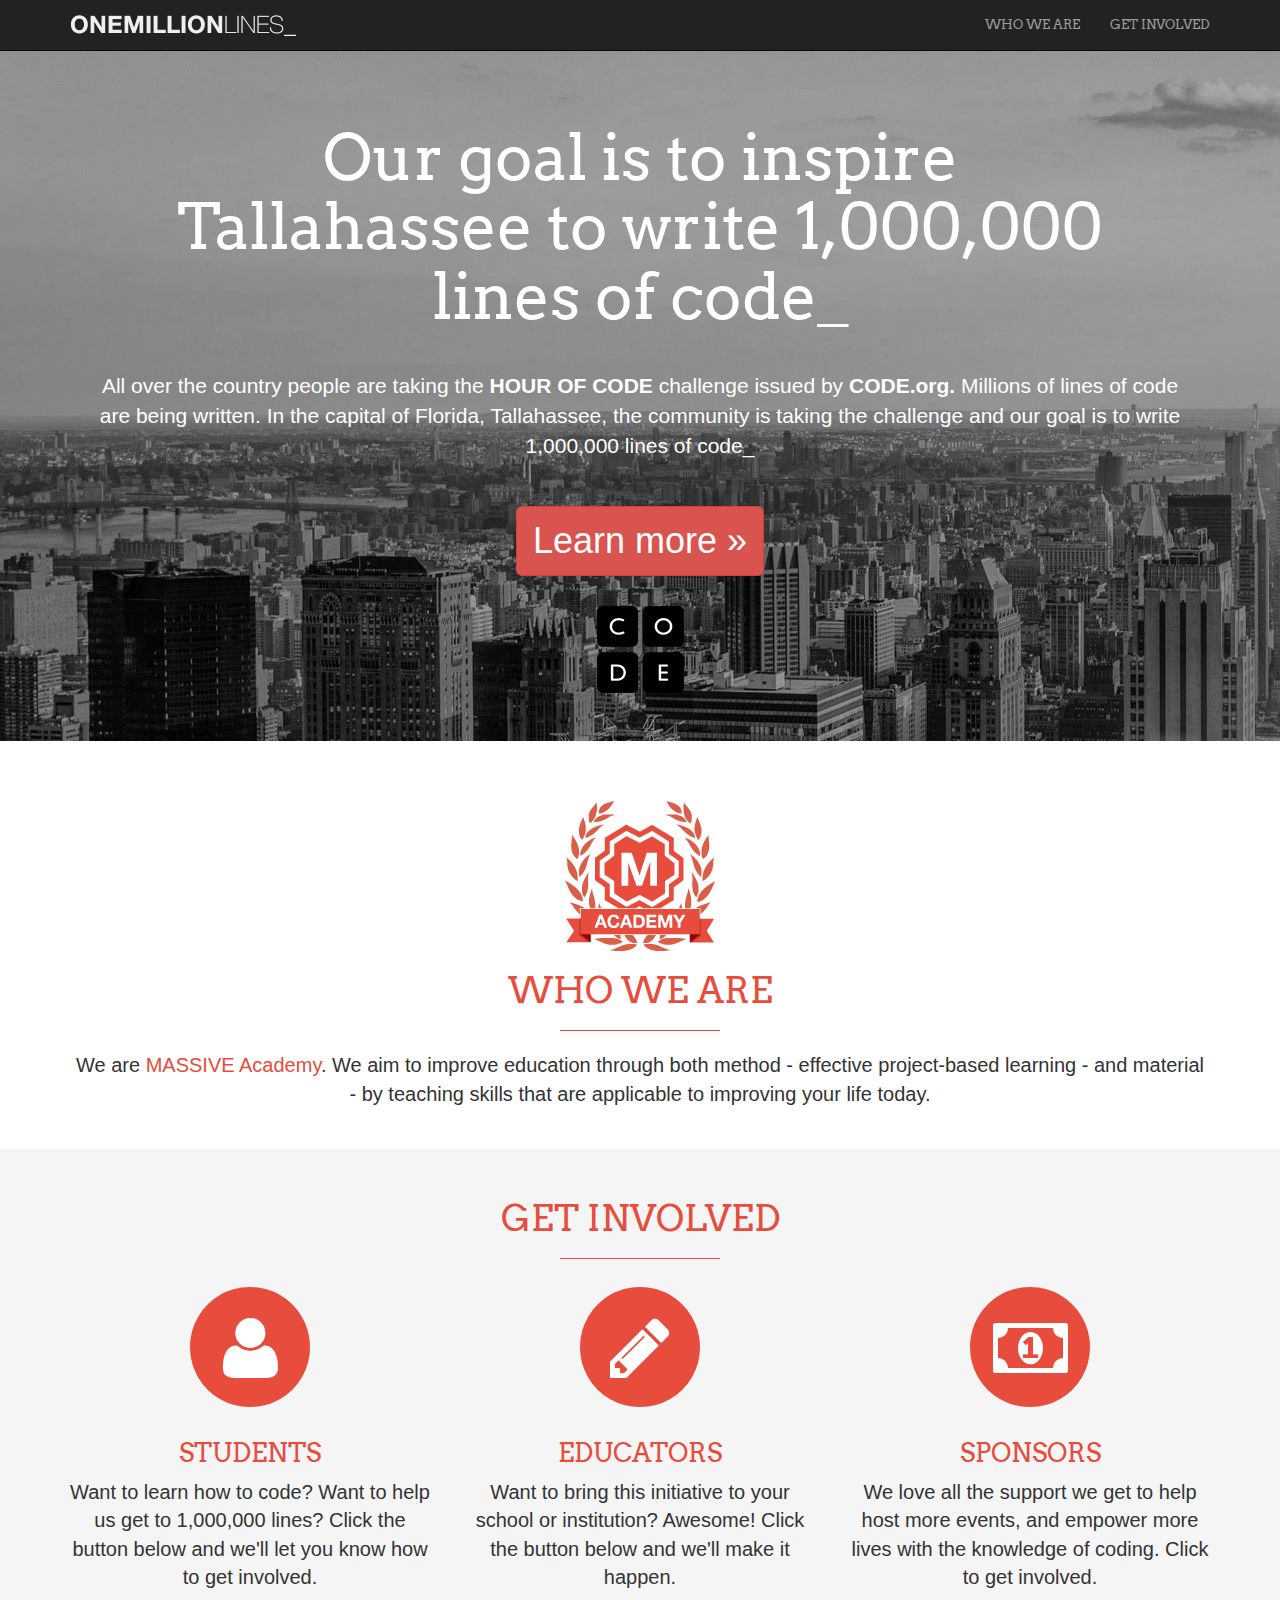
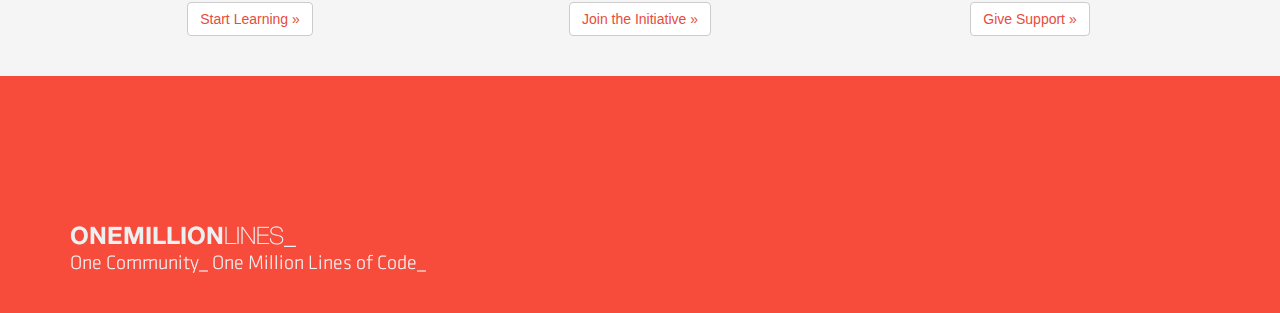
==== index.html @ f1c33fbf "First commit" ====
<!DOCTYPE html>
<html lang="en">
  <head>
    <meta charset="utf-8">
    <meta http-equiv="X-UA-Compatible" content="IE=edge">
    <meta name="viewport" content="width=device-width, initial-scale=1">
    <!-- The above 3 meta tags *must* come first in the head; any other head content must come *after* these tags -->
    <meta name="description" content="">
    <meta name="author" content="">
    <link rel="icon" href="../../favicon.ico">

    <title>One Million Lines</title>

    <!-- This is our Google Font and Font Awesome -->
    <link href='https://fonts.googleapis.com/css?family=Arvo' rel='stylesheet' type='text/css'>
    <link rel="stylesheet" href="fonts/font-awesome/css/font-awesome.min.css">

    <!-- Bootstrap core CSS -->
    <link href="css/bootstrap.min.css" rel="stylesheet">
    <link href="css/custom.css" rel="stylesheet">

    <!-- IE10 viewport hack for Surface/desktop Windows 8 bug -->
    <link href="../../assets/css/ie10-viewport-bug-workaround.css" rel="stylesheet">

    <!-- Custom styles for this template -->
    <link href="jumbotron.css" rel="stylesheet">

    <!-- Just for debugging purposes. Don't actually copy these 2 lines! -->
    <!--[if lt IE 9]><script src="../../assets/js/ie8-responsive-file-warning.js"></script><![endif]-->
    <script src="../../assets/js/ie-emulation-modes-warning.js"></script>

    <!-- HTML5 shim and Respond.js for IE8 support of HTML5 elements and media queries -->
    <!--[if lt IE 9]>
      <script src="https://oss.maxcdn.com/html5shiv/3.7.2/html5shiv.min.js"></script>
      <script src="https://oss.maxcdn.com/respond/1.4.2/respond.min.js"></script>
    <![endif]-->
  </head>

  <body>

    <div class="navbar navbar-inverse navbar-fixed-top" role="navigation">
      <div class="container">
        <div class="navbar-header">
          <button type="button" class="navbar-toggle" data-toggle="collapse" data-target=".navbar-collapse">
            <span class="sr-only">Toggle navigation</span>
            <span class="icon-bar"></span>
            <span class="icon-bar"></span>
            <span class="icon-bar"></span>
          </button>
          <a class="navbar-brand" href="#"><img src="assets/top_logo.png" alt="One Million Lines" title="One Million Lines"></a>
        </div>
        <div class="collapse navbar-collapse">
          <ul class="nav navbar-nav navbar-right">
            <li><a href="#who">WHO WE ARE</a></li>
            <li><a href="#get-involved">GET INVOLVED</a></li>
          </ul>
        </div><!--/.nav-collapse -->
      </div>
    </div>

    <!-- Main jumbotron for a primary marketing message or call to action -->
    <div class="jumbotron">
      <div class="container">
        <h1>Our goal is to inspire Tallahassee to write 1,000,000 lines of code_</h1>
        <p>All over the country people are taking the <strong>HOUR OF CODE</strong> challenge issued by <strong>CODE.org.</strong> Millions of lines of code are being written. In the capital of Florida, Tallahassee, the community is taking the challenge and our goal is to write 1,000,000 lines of code_</p>
        <p><a class="btn btn-danger btn-lg" href="#" role="button">Learn more &raquo;</a></p>
        <img src="assets/code.png">
      </div>
    </div>
    <div id="who">
      <div class="container homepage">
        <img src="assets/academy_brand.png" alt="Massive Academy" title="Massive Academy">
        <h2>Who We Are</h2>
        <hr>
        <p>We are <a href="http://www.massiveacademy.us" target="_blank">MASSIVE Academy</a>. We aim to improve education through both method - effective project-based learning - and material - by teaching skills that are applicable to improving your life today.</p>
      </div>
    </div>
    <div id="get-involved">
      <div class="container homepage">
        <h2>Get Involved</h2>
        <hr>
        <div class="row">
          <div class="col-md-4">
            <span class="fa-stack fa-5x">
              <i class="fa fa-circle fa-stack-2x"></i>
              <i class="fa fa-user fa-stack-1x fa-inverse"></i>
            </span>
            <h3>Students</h3>
            <p>Want to learn how to code? Want to help us get to 1,000,000 lines? Click the button below and we'll let you know how to get involved.</p>
            <p><a class="btn btn-default" href="#" role="button">Start Learning &raquo;</a></p>
          </div>
          <div class="col-md-4">
            <span class="fa-stack fa-5x">
              <i class="fa fa-circle fa-stack-2x"></i>
              <i class="fa fa-pencil fa-stack-1x fa-inverse"></i>
            </span>
            <h3>Educators</h3>
            <p>Want to bring this initiative to your school or institution? Awesome! Click the button below and we'll make it happen.</p>
            <p><a class="btn btn-default" href="#" role="button">Join the Initiative &raquo;</a></p>
         </div>
          <div class="col-md-4">
            <span class="fa-stack fa-5x">
              <i class="fa fa-circle fa-stack-2x"></i>
              <i class="fa fa-money fa-stack-1x fa-inverse"></i>
            </span>
            <h3>Sponsors</h3>
            <p>We love all the support we get to help host more events, and empower more lives with the knowledge of coding. Click to get involved.</p>
            <p><a class="btn btn-default" href="https://docs.google.com/forms/d/1J4QawMyYKfYjb1pFrrRQRrZW7ZdUjA8QMOb1Gr_SNt4/viewform?usp=send_form" target="_blank" role="button">Give Support &raquo;</a></p>
          </div>
        </div>
      </div> <!-- /container -->
    </div>

    <footer>
      <div class="container">
        <p><img src="assets/footer_image.png"></p>
      </div>
    </footer>


    <!-- Bootstrap core JavaScript
    ================================================== -->
    <!-- Placed at the end of the document so the pages load faster -->
    <script src="https://ajax.googleapis.com/ajax/libs/jquery/1.11.3/jquery.min.js"></script>
    <script>window.jQuery || document.write('<script src="../../assets/js/vendor/jquery.min.js"><\/script>')</script>
    <script src="js/bootstrap.min.js"></script>
    <!-- IE10 viewport hack for Surface/desktop Windows 8 bug -->
    <script src="../../assets/js/ie10-viewport-bug-workaround.js"></script>
  </body>
</html>
---- css/custom.css ----
body {
	padding-top: 50px;
}

#get-involved {
	background-color: #f5f5f5;
}

.jumbotron {
	text-align: center;
	background-image: url('../assets/hero_image.jpg');
	color: white;
}

.jumbotron h1 {
	padding: 25px;
	margin: 0px 50px 0px 50px;
}

.jumbotron p {
	padding: 15px;
	font-weight: 100;
}

.jumbotron h1, ul.nav {
	font-family: 'Arvo', courier, serif;
}

ul.nav {
	font-size: 13px;
	font-weight: 200;
}

.btn-lg {
	font-size: 36px;	
}

.homepage {
	text-align: center;
	padding-top: 30px;
	padding-bottom: 30px;
}

.homepage h2 {
	font-size: 36px;
}

.homepage h3 {
	font-size: 26px;
}

.homepage h2, .homepage h3 {
	color: #e74c3c;
	font-family: 'Arvo', courier, serif;
	text-transform: uppercase;
}

.homepage a {
	color: #e74c3c;
}

.homepage a:hover {
	color: #e74c3c;
	text-decoration: none;
	opacity: .7;
}

.homepage p {
	font-size: 20px;
}

.homepage hr {
	border-color: #e74c3c;
	width: 160px;
	margin-top: 15px auto;
}

.homepage .fa-circle {
	color: #e74c3c;
}

footer {
	background-color: #f74c3c;
	padding-top: 150px;
	padding-bottom: 30px;
}

/* Responsive styling */

@media (max-width: 1199px) {
	.jumbotron h1 {
		font-size: 56px;
		margin-bottom: 30px;
	}
}

@media (max-width: 991px) {
	.jumbotron h1 {
		font-size: 44px;
		margin-bottom: 20px; 
	}
	.jumbotron p {
		padding: 0 10px;
	}
	#get-involved .col-md-4 {
		padding-top: 20px;
		padding-bottom: 20px;
	}
}

@media (max-width: 767px) {
	.jumbotron h1 {
		font-size: 24px;
	}
	.jumbotron p {
		font-size: 16px;
		padding: 0;
	}
	.btn-lg {
		font-size: 18px;
	}
	footer img {
		width: 90%;
	}
	.homepage p {
		font-size: 18px;
	}
	
}
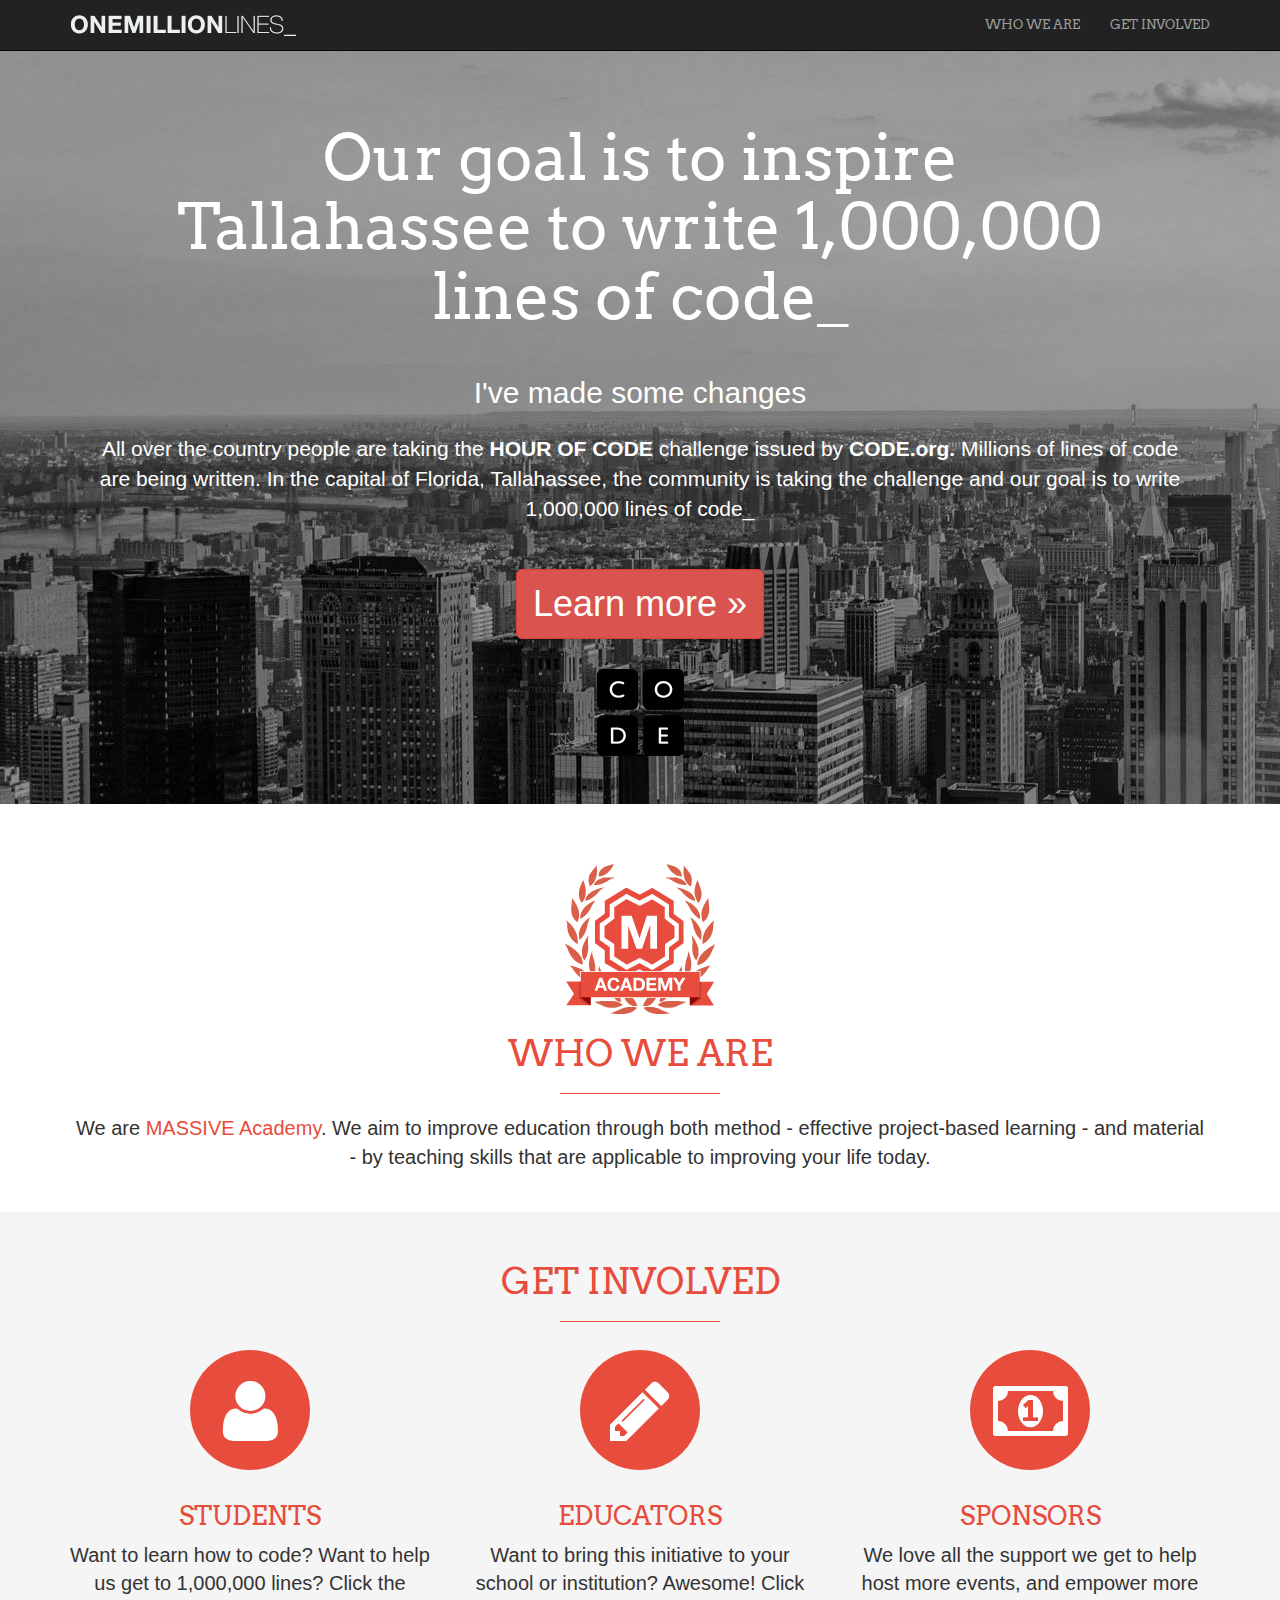
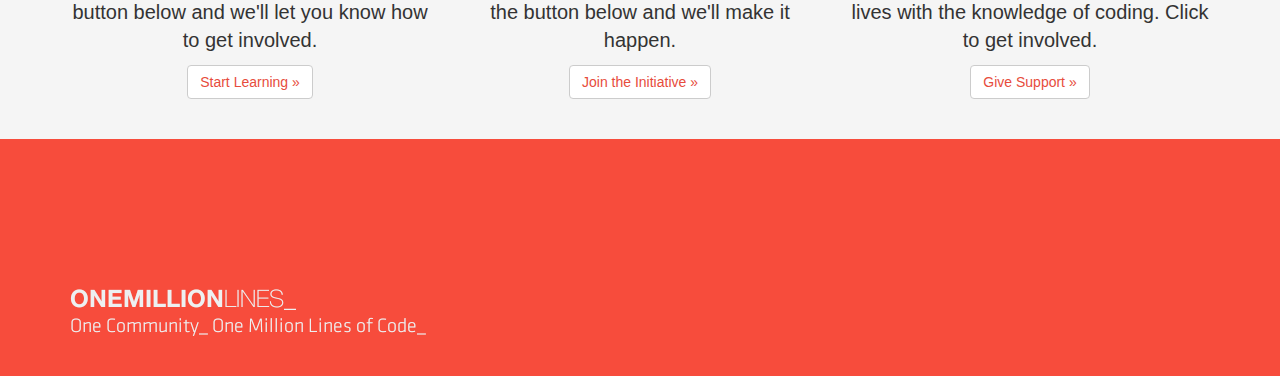
==== commit dd3d6570: "H2 changes" ====
--- a/index.html
+++ b/index.html
@@ -62,6 +62,7 @@
     <div class="jumbotron">
       <div class="container">
         <h1>Our goal is to inspire Tallahassee to write 1,000,000 lines of code_</h1>
+        <h2>I've made some changes</h2>
         <p>All over the country people are taking the <strong>HOUR OF CODE</strong> challenge issued by <strong>CODE.org.</strong> Millions of lines of code are being written. In the capital of Florida, Tallahassee, the community is taking the challenge and our goal is to write 1,000,000 lines of code_</p>
         <p><a class="btn btn-danger btn-lg" href="#" role="button">Learn more &raquo;</a></p>
         <img src="assets/code.png">
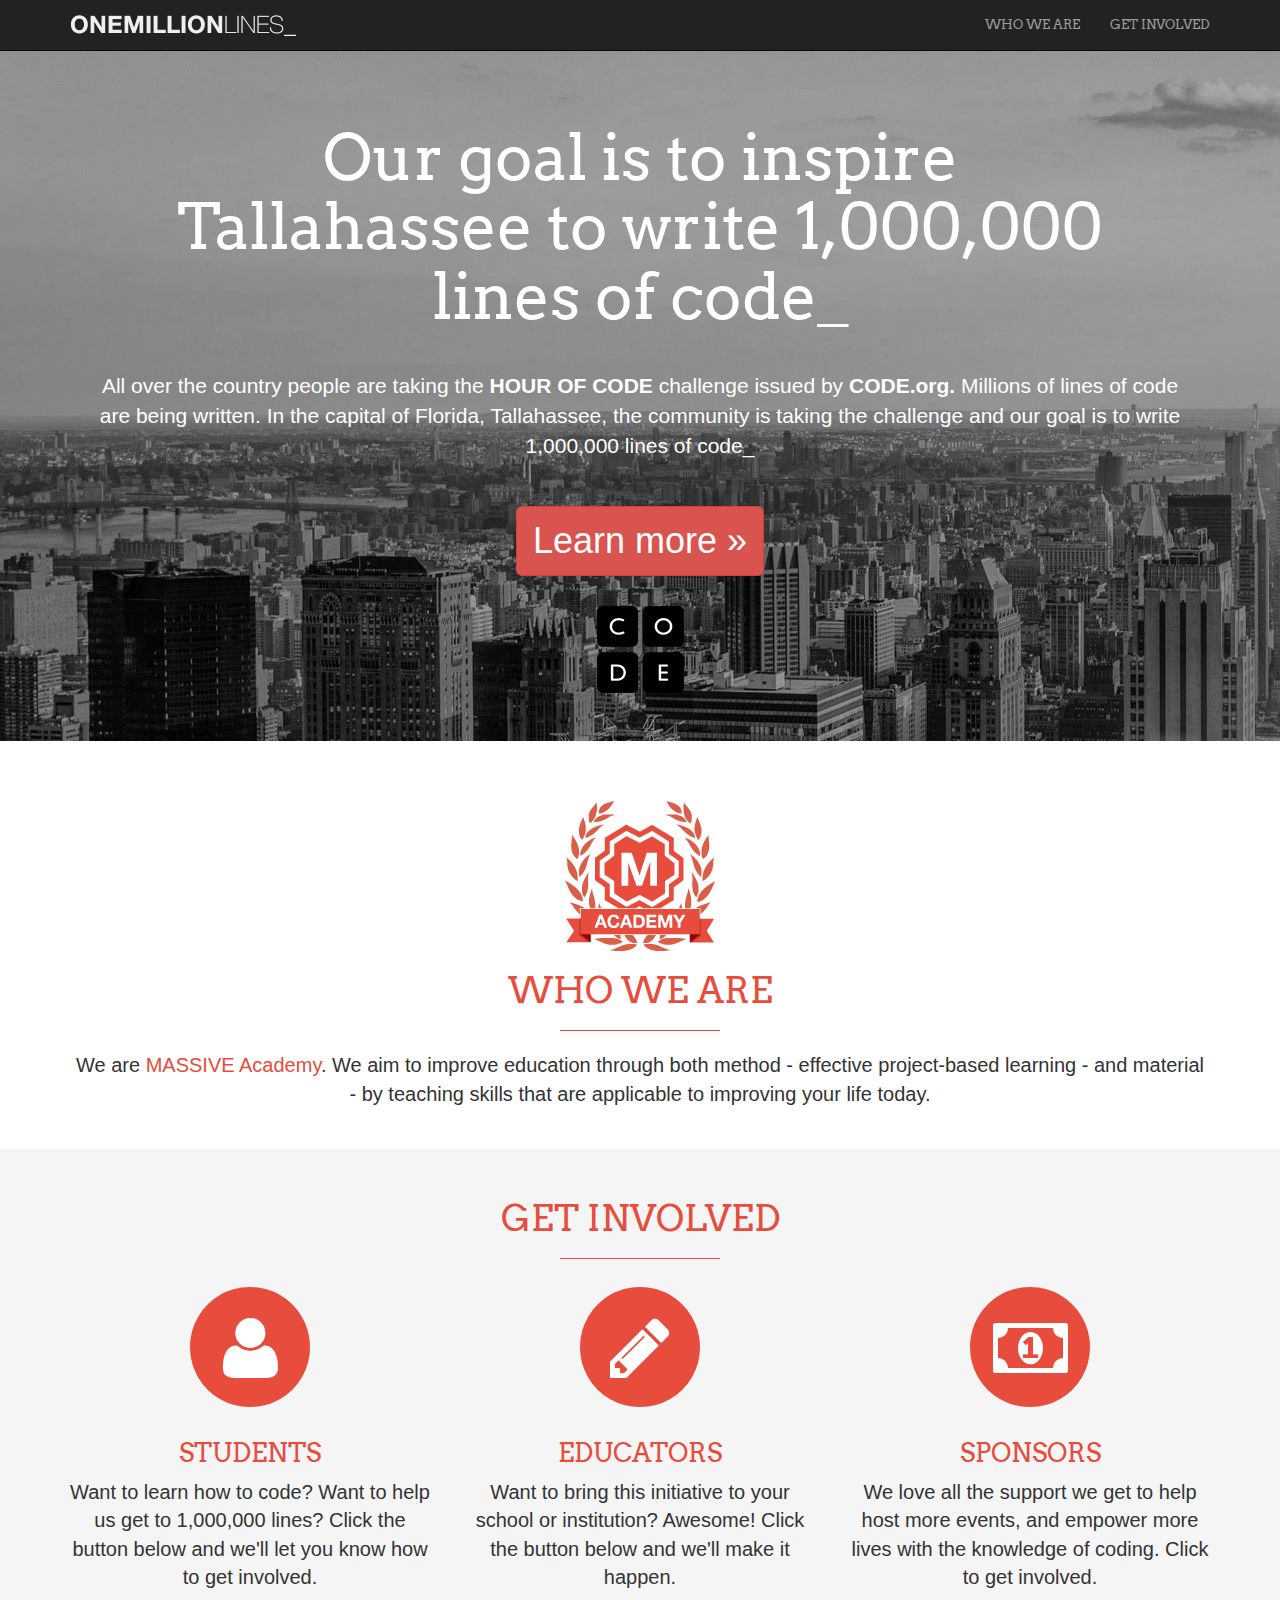
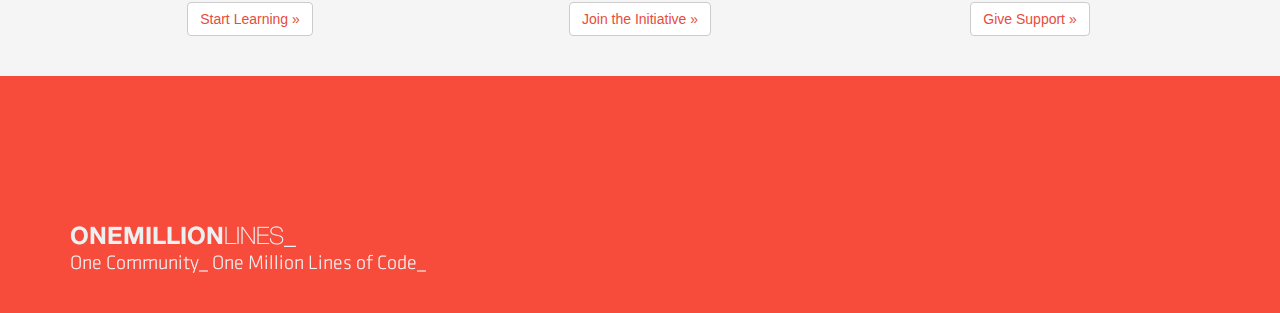
==== commit 8fcca592: "Got rid of h2" ====
--- a/index.html
+++ b/index.html
@@ -62,7 +62,6 @@
     <div class="jumbotron">
       <div class="container">
         <h1>Our goal is to inspire Tallahassee to write 1,000,000 lines of code_</h1>
-        <h2>I've made some changes</h2>
         <p>All over the country people are taking the <strong>HOUR OF CODE</strong> challenge issued by <strong>CODE.org.</strong> Millions of lines of code are being written. In the capital of Florida, Tallahassee, the community is taking the challenge and our goal is to write 1,000,000 lines of code_</p>
         <p><a class="btn btn-danger btn-lg" href="#" role="button">Learn more &raquo;</a></p>
         <img src="assets/code.png">
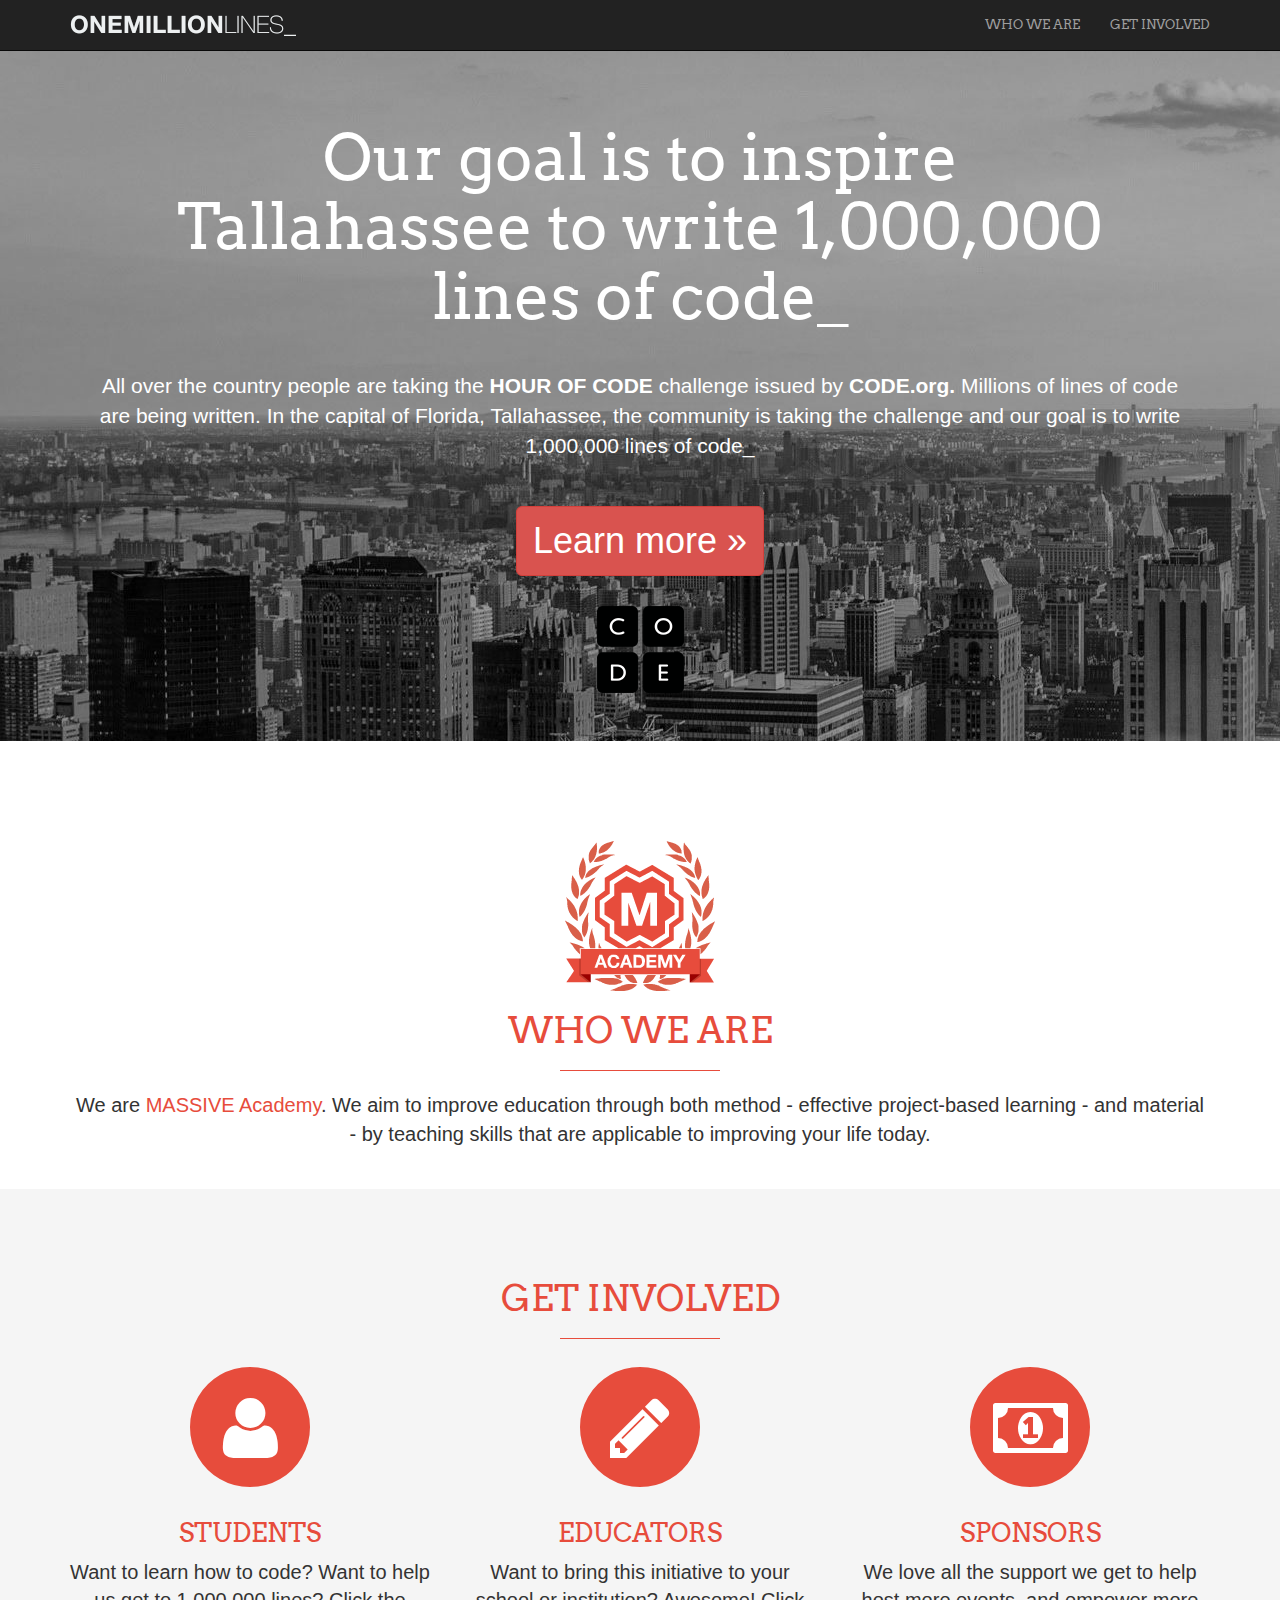
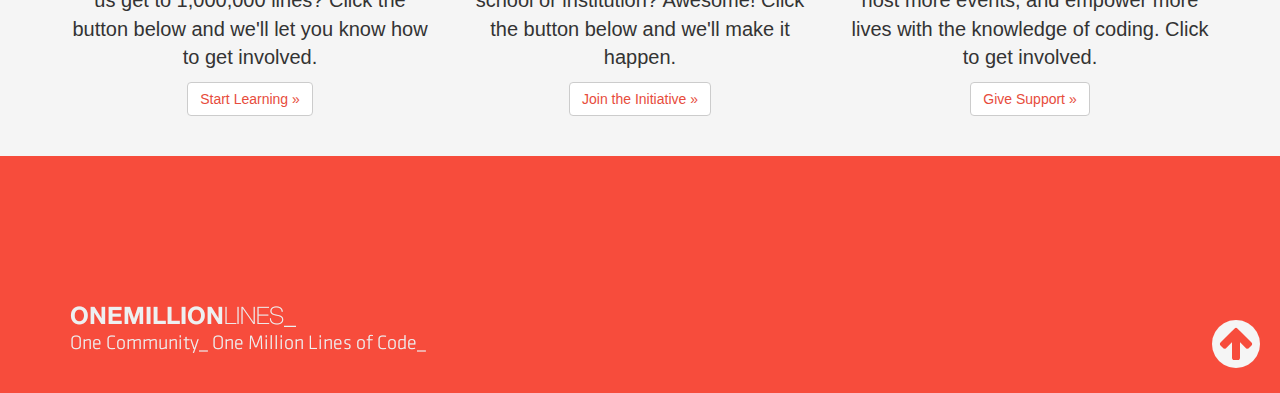
==== commit e4d49a69: "General sync" ====
--- a/index.html
+++ b/index.html
@@ -36,7 +36,7 @@
     <![endif]-->
   </head>
 
-  <body>
+  <body data-spy="scroll" data-target=".navbar-collapse" data-offset="50">
 
     <div class="navbar navbar-inverse navbar-fixed-top" role="navigation">
       <div class="container">
@@ -47,7 +47,7 @@
             <span class="icon-bar"></span>
             <span class="icon-bar"></span>
           </button>
-          <a class="navbar-brand" href="#"><img src="assets/top_logo.png" alt="One Million Lines" title="One Million Lines"></a>
+          <a class="navbar-brand" href="#jumbotron"><img src="assets/top_logo.png" alt="One Million Lines" title="One Million Lines"></a>
         </div>
         <div class="collapse navbar-collapse">
           <ul class="nav navbar-nav navbar-right">
@@ -59,11 +59,11 @@
     </div>
 
     <!-- Main jumbotron for a primary marketing message or call to action -->
-    <div class="jumbotron">
+    <div id="jumbotron" class="jumbotron">
       <div class="container">
         <h1>Our goal is to inspire Tallahassee to write 1,000,000 lines of code_</h1>
         <p>All over the country people are taking the <strong>HOUR OF CODE</strong> challenge issued by <strong>CODE.org.</strong> Millions of lines of code are being written. In the capital of Florida, Tallahassee, the community is taking the challenge and our goal is to write 1,000,000 lines of code_</p>
-        <p><a class="btn btn-danger btn-lg" href="#" role="button">Learn more &raquo;</a></p>
+        <p><a class="btn btn-danger btn-lg" role="button" data-toggle="modal" data-target="#myModal">Learn more &raquo;</a></p>
         <img src="assets/code.png">
       </div>
     </div>
@@ -115,7 +115,11 @@
       <div class="container">
         <p><img src="assets/footer_image.png"></p>
       </div>
+      <div id="back-to-top">
+      <a href="#jumbotron"><i class="fa fa-arrow-circle-up fa-4x"></i></a>
+    </div>
     </footer>
+
 
 
     <!-- Bootstrap core JavaScript
@@ -124,6 +128,8 @@
     <script src="https://ajax.googleapis.com/ajax/libs/jquery/1.11.3/jquery.min.js"></script>
     <script>window.jQuery || document.write('<script src="../../assets/js/vendor/jquery.min.js"><\/script>')</script>
     <script src="js/bootstrap.min.js"></script>
+    <!-- Custom Javascript -->
+    <script src="js/custom.js"></script>
     <!-- IE10 viewport hack for Surface/desktop Windows 8 bug -->
     <script src="../../assets/js/ie10-viewport-bug-workaround.js"></script>
   </body>
--- a/css/custom.css
+++ b/css/custom.css
@@ -4,12 +4,51 @@
 
 #get-involved {
 	background-color: #f5f5f5;
+	padding-top: 40px;
+}
+
+#who {
+	padding-top: 40px;
+}
+
+#back-to-top {
+	position: absolute;
+	bottom: 20px;
+	right: 20px;
+}
+
+#back-to-top a {
+	color: #f5f5f5;
 }
 
 .jumbotron {
 	text-align: center;
 	background-image: url('../assets/hero_image.jpg');
 	color: white;
+}
+
+.modal-content iframe {
+	margin-top: 20px;
+	margin-bottom: 10px;
+}
+
+.modal-content .close {
+	position: absolute;
+    top: 5px;
+    right: 5px;
+    background-color: white;
+    font-size: 24px;
+    width: 40px;
+    opacity: .7;
+    border-radius: 25px;
+}
+
+.modal-dialog {
+	position: absolute;
+	left: 50%;
+	width: 580px;
+	margin-left: -300px;
+	margin-top: 173px;
 }
 
 .jumbotron h1 {
@@ -83,6 +122,7 @@
 	background-color: #f74c3c;
 	padding-top: 150px;
 	padding-bottom: 30px;
+	position: relative;
 }
 
 /* Responsive styling */
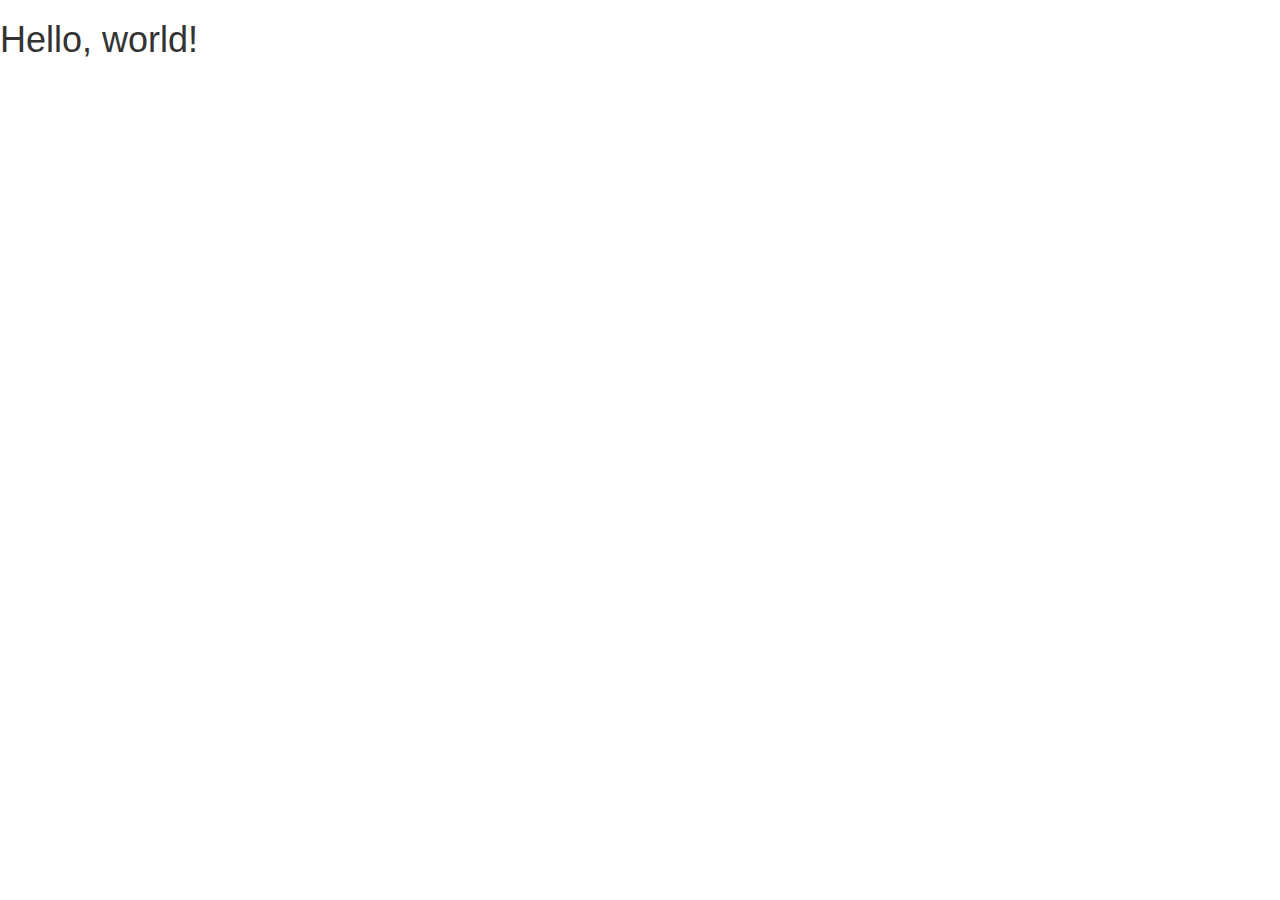
==== commit b4946b8c: "Remove first site, sart blog" ====
--- a/index.html
+++ b/index.html
@@ -5,132 +5,24 @@
     <meta http-equiv="X-UA-Compatible" content="IE=edge">
     <meta name="viewport" content="width=device-width, initial-scale=1">
     <!-- The above 3 meta tags *must* come first in the head; any other head content must come *after* these tags -->
-    <meta name="description" content="">
-    <meta name="author" content="">
-    <link rel="icon" href="../../favicon.ico">
+    <title>Bootstrap 101 Template</title>
 
-    <title>One Million Lines</title>
-
-    <!-- This is our Google Font and Font Awesome -->
-    <link href='https://fonts.googleapis.com/css?family=Arvo' rel='stylesheet' type='text/css'>
-    <link rel="stylesheet" href="fonts/font-awesome/css/font-awesome.min.css">
-
-    <!-- Bootstrap core CSS -->
+    <!-- Bootstrap -->
     <link href="css/bootstrap.min.css" rel="stylesheet">
-    <link href="css/custom.css" rel="stylesheet">
-
-    <!-- IE10 viewport hack for Surface/desktop Windows 8 bug -->
-    <link href="../../assets/css/ie10-viewport-bug-workaround.css" rel="stylesheet">
-
-    <!-- Custom styles for this template -->
-    <link href="jumbotron.css" rel="stylesheet">
-
-    <!-- Just for debugging purposes. Don't actually copy these 2 lines! -->
-    <!--[if lt IE 9]><script src="../../assets/js/ie8-responsive-file-warning.js"></script><![endif]-->
-    <script src="../../assets/js/ie-emulation-modes-warning.js"></script>
 
     <!-- HTML5 shim and Respond.js for IE8 support of HTML5 elements and media queries -->
+    <!-- WARNING: Respond.js doesn't work if you view the page via file:// -->
     <!--[if lt IE 9]>
       <script src="https://oss.maxcdn.com/html5shiv/3.7.2/html5shiv.min.js"></script>
       <script src="https://oss.maxcdn.com/respond/1.4.2/respond.min.js"></script>
     <![endif]-->
   </head>
+  <body>
+    <h1>Hello, world!</h1>
 
-  <body data-spy="scroll" data-target=".navbar-collapse" data-offset="50">
-
-    <div class="navbar navbar-inverse navbar-fixed-top" role="navigation">
-      <div class="container">
-        <div class="navbar-header">
-          <button type="button" class="navbar-toggle" data-toggle="collapse" data-target=".navbar-collapse">
-            <span class="sr-only">Toggle navigation</span>
-            <span class="icon-bar"></span>
-            <span class="icon-bar"></span>
-            <span class="icon-bar"></span>
-          </button>
-          <a class="navbar-brand" href="#jumbotron"><img src="assets/top_logo.png" alt="One Million Lines" title="One Million Lines"></a>
-        </div>
-        <div class="collapse navbar-collapse">
-          <ul class="nav navbar-nav navbar-right">
-            <li><a href="#who">WHO WE ARE</a></li>
-            <li><a href="#get-involved">GET INVOLVED</a></li>
-          </ul>
-        </div><!--/.nav-collapse -->
-      </div>
-    </div>
-
-    <!-- Main jumbotron for a primary marketing message or call to action -->
-    <div id="jumbotron" class="jumbotron">
-      <div class="container">
-        <h1>Our goal is to inspire Tallahassee to write 1,000,000 lines of code_</h1>
-        <p>All over the country people are taking the <strong>HOUR OF CODE</strong> challenge issued by <strong>CODE.org.</strong> Millions of lines of code are being written. In the capital of Florida, Tallahassee, the community is taking the challenge and our goal is to write 1,000,000 lines of code_</p>
-        <p><a class="btn btn-danger btn-lg" role="button" data-toggle="modal" data-target="#myModal">Learn more &raquo;</a></p>
-        <img src="assets/code.png">
-      </div>
-    </div>
-    <div id="who">
-      <div class="container homepage">
-        <img src="assets/academy_brand.png" alt="Massive Academy" title="Massive Academy">
-        <h2>Who We Are</h2>
-        <hr>
-        <p>We are <a href="http://www.massiveacademy.us" target="_blank">MASSIVE Academy</a>. We aim to improve education through both method - effective project-based learning - and material - by teaching skills that are applicable to improving your life today.</p>
-      </div>
-    </div>
-    <div id="get-involved">
-      <div class="container homepage">
-        <h2>Get Involved</h2>
-        <hr>
-        <div class="row">
-          <div class="col-md-4">
-            <span class="fa-stack fa-5x">
-              <i class="fa fa-circle fa-stack-2x"></i>
-              <i class="fa fa-user fa-stack-1x fa-inverse"></i>
-            </span>
-            <h3>Students</h3>
-            <p>Want to learn how to code? Want to help us get to 1,000,000 lines? Click the button below and we'll let you know how to get involved.</p>
-            <p><a class="btn btn-default" href="#" role="button">Start Learning &raquo;</a></p>
-          </div>
-          <div class="col-md-4">
-            <span class="fa-stack fa-5x">
-              <i class="fa fa-circle fa-stack-2x"></i>
-              <i class="fa fa-pencil fa-stack-1x fa-inverse"></i>
-            </span>
-            <h3>Educators</h3>
-            <p>Want to bring this initiative to your school or institution? Awesome! Click the button below and we'll make it happen.</p>
-            <p><a class="btn btn-default" href="#" role="button">Join the Initiative &raquo;</a></p>
-         </div>
-          <div class="col-md-4">
-            <span class="fa-stack fa-5x">
-              <i class="fa fa-circle fa-stack-2x"></i>
-              <i class="fa fa-money fa-stack-1x fa-inverse"></i>
-            </span>
-            <h3>Sponsors</h3>
-            <p>We love all the support we get to help host more events, and empower more lives with the knowledge of coding. Click to get involved.</p>
-            <p><a class="btn btn-default" href="https://docs.google.com/forms/d/1J4QawMyYKfYjb1pFrrRQRrZW7ZdUjA8QMOb1Gr_SNt4/viewform?usp=send_form" target="_blank" role="button">Give Support &raquo;</a></p>
-          </div>
-        </div>
-      </div> <!-- /container -->
-    </div>
-
-    <footer>
-      <div class="container">
-        <p><img src="assets/footer_image.png"></p>
-      </div>
-      <div id="back-to-top">
-      <a href="#jumbotron"><i class="fa fa-arrow-circle-up fa-4x"></i></a>
-    </div>
-    </footer>
-
-
-
-    <!-- Bootstrap core JavaScript
-    ================================================== -->
-    <!-- Placed at the end of the document so the pages load faster -->
+    <!-- jQuery (necessary for Bootstrap's JavaScript plugins) -->
     <script src="https://ajax.googleapis.com/ajax/libs/jquery/1.11.3/jquery.min.js"></script>
-    <script>window.jQuery || document.write('<script src="../../assets/js/vendor/jquery.min.js"><\/script>')</script>
+    <!-- Include all compiled plugins (below), or include individual files as needed -->
     <script src="js/bootstrap.min.js"></script>
-    <!-- Custom Javascript -->
-    <script src="js/custom.js"></script>
-    <!-- IE10 viewport hack for Surface/desktop Windows 8 bug -->
-    <script src="../../assets/js/ie10-viewport-bug-workaround.js"></script>
   </body>
-</html>
+</html>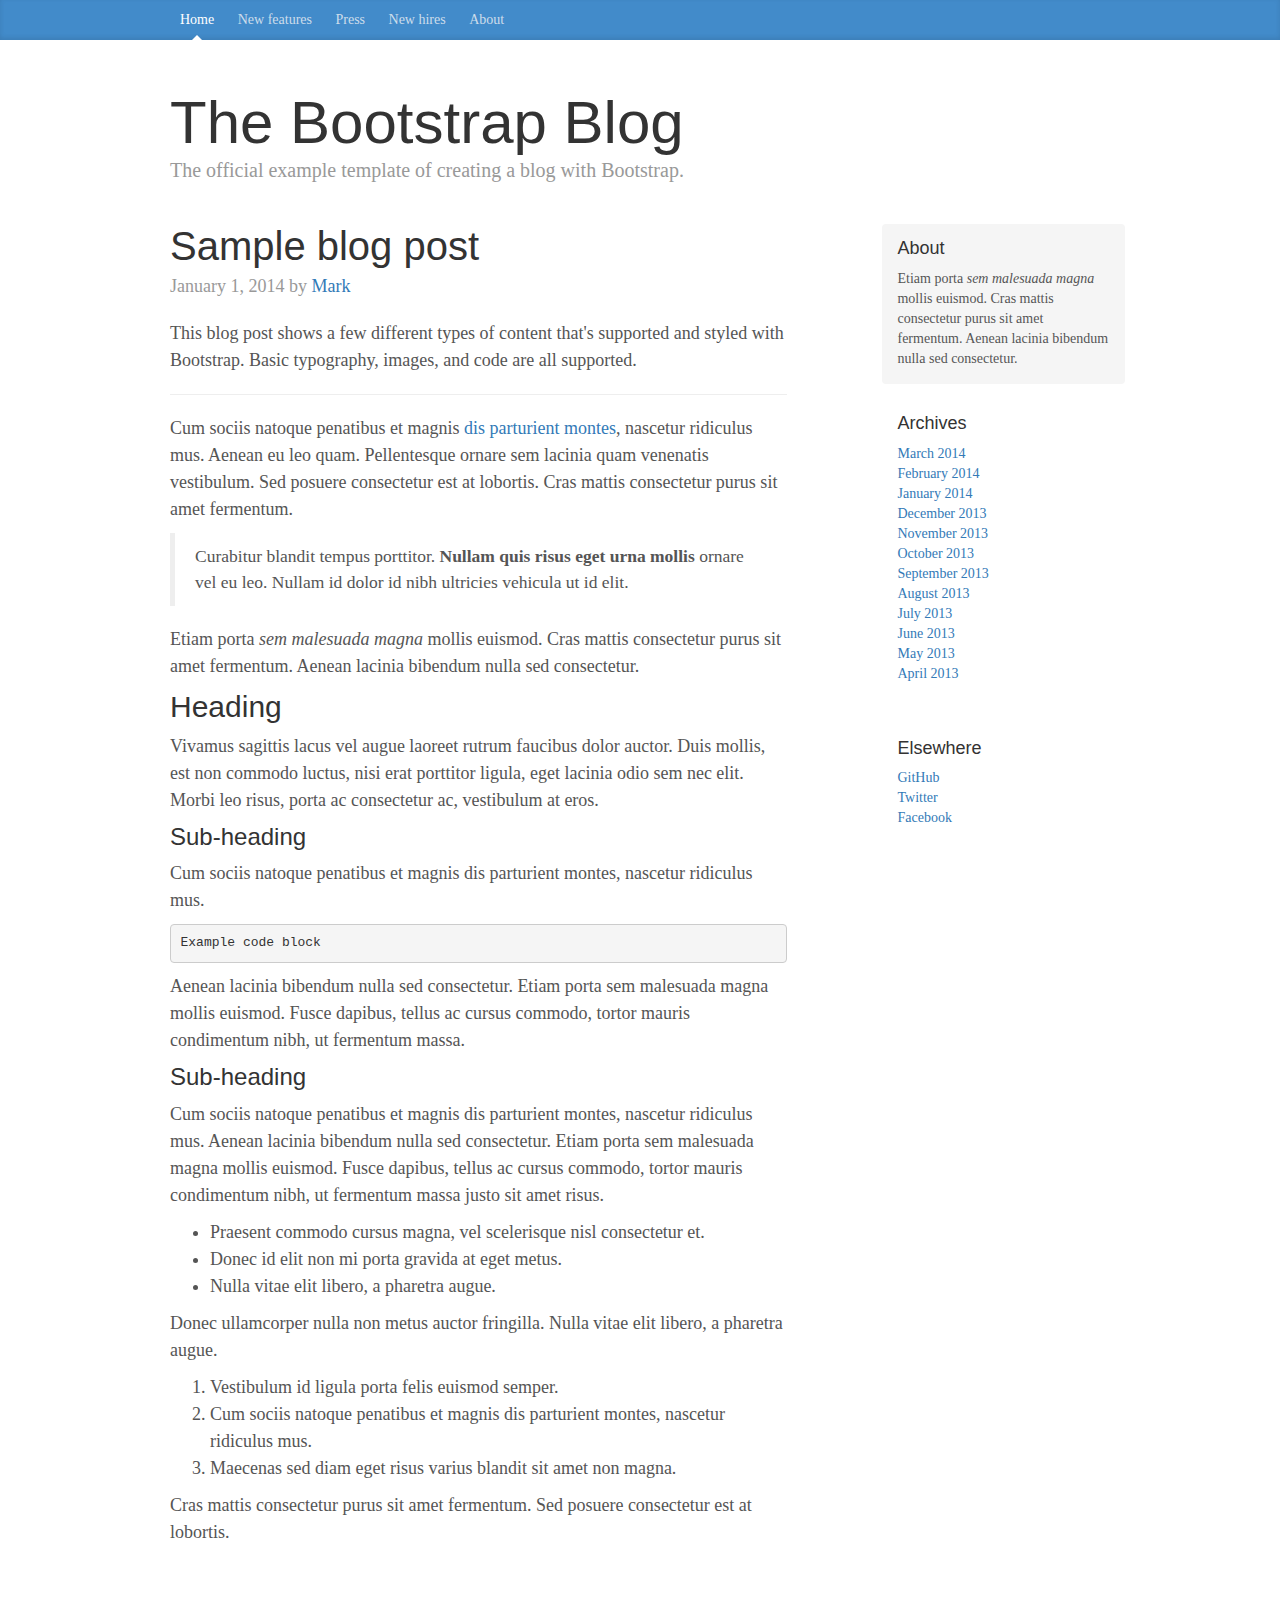
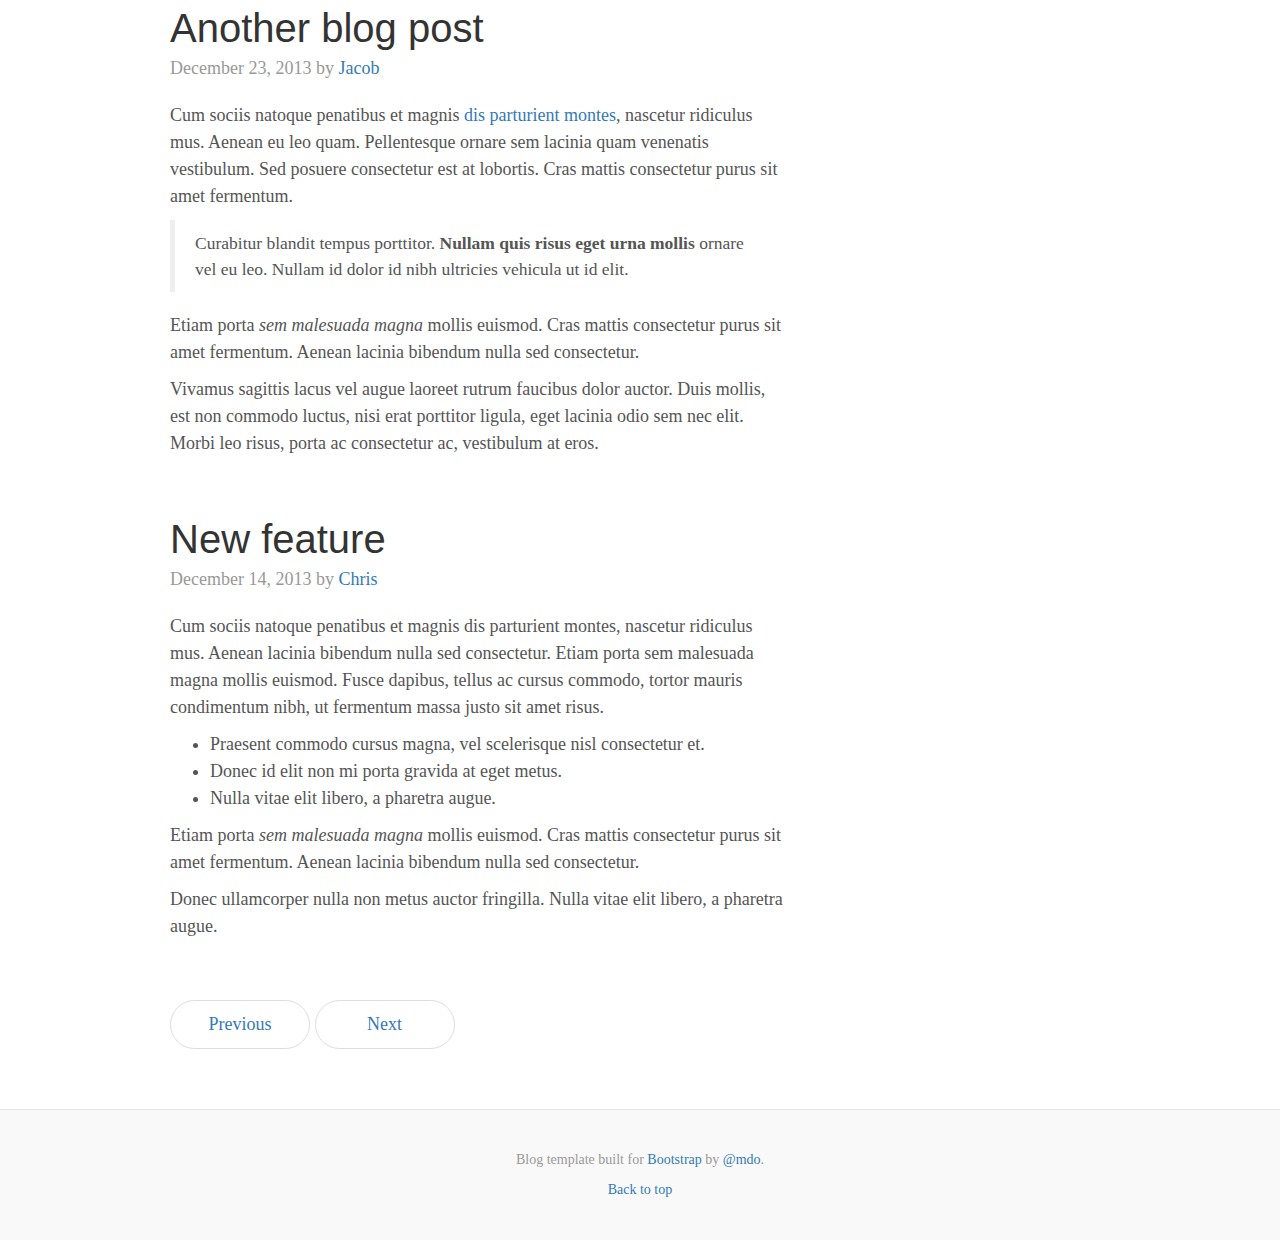
==== commit b3b99487: "Blog template setup" ====
--- a/index.html
+++ b/index.html
@@ -5,24 +5,169 @@
     <meta http-equiv="X-UA-Compatible" content="IE=edge">
     <meta name="viewport" content="width=device-width, initial-scale=1">
     <!-- The above 3 meta tags *must* come first in the head; any other head content must come *after* these tags -->
-    <title>Bootstrap 101 Template</title>
+    <meta name="description" content="">
+    <meta name="author" content="">
+    <link rel="icon" href="../../favicon.ico">
 
-    <!-- Bootstrap -->
+    <title>Phil's Blog</title>
+
+    <!-- Bootstrap core CSS -->
     <link href="css/bootstrap.min.css" rel="stylesheet">
 
+    <!-- Custom styles for this template -->
+    <link href="css/blog.css" rel="stylesheet">
+
     <!-- HTML5 shim and Respond.js for IE8 support of HTML5 elements and media queries -->
-    <!-- WARNING: Respond.js doesn't work if you view the page via file:// -->
     <!--[if lt IE 9]>
       <script src="https://oss.maxcdn.com/html5shiv/3.7.2/html5shiv.min.js"></script>
       <script src="https://oss.maxcdn.com/respond/1.4.2/respond.min.js"></script>
     <![endif]-->
   </head>
+
   <body>
-    <h1>Hello, world!</h1>
 
-    <!-- jQuery (necessary for Bootstrap's JavaScript plugins) -->
+    <div class="blog-masthead">
+      <div class="container">
+        <nav class="blog-nav">
+          <a class="blog-nav-item active" href="#">Home</a>
+          <a class="blog-nav-item" href="#">New features</a>
+          <a class="blog-nav-item" href="#">Press</a>
+          <a class="blog-nav-item" href="#">New hires</a>
+          <a class="blog-nav-item" href="#">About</a>
+        </nav>
+      </div>
+    </div>
+
+    <div class="container">
+
+      <div class="blog-header">
+        <h1 class="blog-title">The Bootstrap Blog</h1>
+        <p class="lead blog-description">The official example template of creating a blog with Bootstrap.</p>
+      </div>
+
+      <div class="row">
+
+        <div class="col-sm-8 blog-main">
+
+          <div class="blog-post">
+            <h2 class="blog-post-title">Sample blog post</h2>
+            <p class="blog-post-meta">January 1, 2014 by <a href="#">Mark</a></p>
+
+            <p>This blog post shows a few different types of content that's supported and styled with Bootstrap. Basic typography, images, and code are all supported.</p>
+            <hr>
+            <p>Cum sociis natoque penatibus et magnis <a href="#">dis parturient montes</a>, nascetur ridiculus mus. Aenean eu leo quam. Pellentesque ornare sem lacinia quam venenatis vestibulum. Sed posuere consectetur est at lobortis. Cras mattis consectetur purus sit amet fermentum.</p>
+            <blockquote>
+              <p>Curabitur blandit tempus porttitor. <strong>Nullam quis risus eget urna mollis</strong> ornare vel eu leo. Nullam id dolor id nibh ultricies vehicula ut id elit.</p>
+            </blockquote>
+            <p>Etiam porta <em>sem malesuada magna</em> mollis euismod. Cras mattis consectetur purus sit amet fermentum. Aenean lacinia bibendum nulla sed consectetur.</p>
+            <h2>Heading</h2>
+            <p>Vivamus sagittis lacus vel augue laoreet rutrum faucibus dolor auctor. Duis mollis, est non commodo luctus, nisi erat porttitor ligula, eget lacinia odio sem nec elit. Morbi leo risus, porta ac consectetur ac, vestibulum at eros.</p>
+            <h3>Sub-heading</h3>
+            <p>Cum sociis natoque penatibus et magnis dis parturient montes, nascetur ridiculus mus.</p>
+            <pre><code>Example code block</code></pre>
+            <p>Aenean lacinia bibendum nulla sed consectetur. Etiam porta sem malesuada magna mollis euismod. Fusce dapibus, tellus ac cursus commodo, tortor mauris condimentum nibh, ut fermentum massa.</p>
+            <h3>Sub-heading</h3>
+            <p>Cum sociis natoque penatibus et magnis dis parturient montes, nascetur ridiculus mus. Aenean lacinia bibendum nulla sed consectetur. Etiam porta sem malesuada magna mollis euismod. Fusce dapibus, tellus ac cursus commodo, tortor mauris condimentum nibh, ut fermentum massa justo sit amet risus.</p>
+            <ul>
+              <li>Praesent commodo cursus magna, vel scelerisque nisl consectetur et.</li>
+              <li>Donec id elit non mi porta gravida at eget metus.</li>
+              <li>Nulla vitae elit libero, a pharetra augue.</li>
+            </ul>
+            <p>Donec ullamcorper nulla non metus auctor fringilla. Nulla vitae elit libero, a pharetra augue.</p>
+            <ol>
+              <li>Vestibulum id ligula porta felis euismod semper.</li>
+              <li>Cum sociis natoque penatibus et magnis dis parturient montes, nascetur ridiculus mus.</li>
+              <li>Maecenas sed diam eget risus varius blandit sit amet non magna.</li>
+            </ol>
+            <p>Cras mattis consectetur purus sit amet fermentum. Sed posuere consectetur est at lobortis.</p>
+          </div><!-- /.blog-post -->
+
+          <div class="blog-post">
+            <h2 class="blog-post-title">Another blog post</h2>
+            <p class="blog-post-meta">December 23, 2013 by <a href="#">Jacob</a></p>
+
+            <p>Cum sociis natoque penatibus et magnis <a href="#">dis parturient montes</a>, nascetur ridiculus mus. Aenean eu leo quam. Pellentesque ornare sem lacinia quam venenatis vestibulum. Sed posuere consectetur est at lobortis. Cras mattis consectetur purus sit amet fermentum.</p>
+            <blockquote>
+              <p>Curabitur blandit tempus porttitor. <strong>Nullam quis risus eget urna mollis</strong> ornare vel eu leo. Nullam id dolor id nibh ultricies vehicula ut id elit.</p>
+            </blockquote>
+            <p>Etiam porta <em>sem malesuada magna</em> mollis euismod. Cras mattis consectetur purus sit amet fermentum. Aenean lacinia bibendum nulla sed consectetur.</p>
+            <p>Vivamus sagittis lacus vel augue laoreet rutrum faucibus dolor auctor. Duis mollis, est non commodo luctus, nisi erat porttitor ligula, eget lacinia odio sem nec elit. Morbi leo risus, porta ac consectetur ac, vestibulum at eros.</p>
+          </div><!-- /.blog-post -->
+
+          <div class="blog-post">
+            <h2 class="blog-post-title">New feature</h2>
+            <p class="blog-post-meta">December 14, 2013 by <a href="#">Chris</a></p>
+
+            <p>Cum sociis natoque penatibus et magnis dis parturient montes, nascetur ridiculus mus. Aenean lacinia bibendum nulla sed consectetur. Etiam porta sem malesuada magna mollis euismod. Fusce dapibus, tellus ac cursus commodo, tortor mauris condimentum nibh, ut fermentum massa justo sit amet risus.</p>
+            <ul>
+              <li>Praesent commodo cursus magna, vel scelerisque nisl consectetur et.</li>
+              <li>Donec id elit non mi porta gravida at eget metus.</li>
+              <li>Nulla vitae elit libero, a pharetra augue.</li>
+            </ul>
+            <p>Etiam porta <em>sem malesuada magna</em> mollis euismod. Cras mattis consectetur purus sit amet fermentum. Aenean lacinia bibendum nulla sed consectetur.</p>
+            <p>Donec ullamcorper nulla non metus auctor fringilla. Nulla vitae elit libero, a pharetra augue.</p>
+          </div><!-- /.blog-post -->
+
+          <nav>
+            <ul class="pager">
+              <li><a href="#">Previous</a></li>
+              <li><a href="#">Next</a></li>
+            </ul>
+          </nav>
+
+        </div><!-- /.blog-main -->
+
+        <div class="col-sm-3 col-sm-offset-1 blog-sidebar">
+          <div class="sidebar-module sidebar-module-inset">
+            <h4>About</h4>
+            <p>Etiam porta <em>sem malesuada magna</em> mollis euismod. Cras mattis consectetur purus sit amet fermentum. Aenean lacinia bibendum nulla sed consectetur.</p>
+          </div>
+          <div class="sidebar-module">
+            <h4>Archives</h4>
+            <ol class="list-unstyled">
+              <li><a href="#">March 2014</a></li>
+              <li><a href="#">February 2014</a></li>
+              <li><a href="#">January 2014</a></li>
+              <li><a href="#">December 2013</a></li>
+              <li><a href="#">November 2013</a></li>
+              <li><a href="#">October 2013</a></li>
+              <li><a href="#">September 2013</a></li>
+              <li><a href="#">August 2013</a></li>
+              <li><a href="#">July 2013</a></li>
+              <li><a href="#">June 2013</a></li>
+              <li><a href="#">May 2013</a></li>
+              <li><a href="#">April 2013</a></li>
+            </ol>
+          </div>
+          <div class="sidebar-module">
+            <h4>Elsewhere</h4>
+            <ol class="list-unstyled">
+              <li><a href="#">GitHub</a></li>
+              <li><a href="#">Twitter</a></li>
+              <li><a href="#">Facebook</a></li>
+            </ol>
+          </div>
+        </div><!-- /.blog-sidebar -->
+
+      </div><!-- /.row -->
+
+    </div><!-- /.container -->
+
+    <footer class="blog-footer">
+      <p>Blog template built for <a href="http://getbootstrap.com">Bootstrap</a> by <a href="https://twitter.com/mdo">@mdo</a>.</p>
+      <p>
+        <a href="#">Back to top</a>
+      </p>
+    </footer>
+
+
+    <!-- Bootstrap core JavaScript
+    ================================================== -->
+    <!-- Placed at the end of the document so the pages load faster -->
     <script src="https://ajax.googleapis.com/ajax/libs/jquery/1.11.3/jquery.min.js"></script>
-    <!-- Include all compiled plugins (below), or include individual files as needed -->
-    <script src="js/bootstrap.min.js"></script>
+    <script>window.jQuery || document.write('<script src="../../assets/js/vendor/jquery.min.js"><\/script>')</script>
+    <script src="../../dist/js/bootstrap.min.js"></script>
+    <!-- IE10 viewport hack for Surface/desktop Windows 8 bug -->
+    <script src="../../assets/js/ie10-viewport-bug-workaround.js"></script>
   </body>
 </html>--- a/css/blog.css
+++ b/css/blog.css
@@ -0,0 +1,166 @@
+/*
+ * Globals
+ */
+
+body {
+  font-family: Georgia, "Times New Roman", Times, serif;
+  color: #555;
+}
+
+h1, .h1,
+h2, .h2,
+h3, .h3,
+h4, .h4,
+h5, .h5,
+h6, .h6 {
+  margin-top: 0;
+  font-family: "Helvetica Neue", Helvetica, Arial, sans-serif;
+  font-weight: normal;
+  color: #333;
+}
+
+
+/*
+ * Override Bootstrap's default container.
+ */
+
+@media (min-width: 1200px) {
+  .container {
+    width: 970px;
+  }
+}
+
+
+/*
+ * Masthead for nav
+ */
+
+.blog-masthead {
+  background-color: #428bca;
+  -webkit-box-shadow: inset 0 -2px 5px rgba(0,0,0,.1);
+          box-shadow: inset 0 -2px 5px rgba(0,0,0,.1);
+}
+
+/* Nav links */
+.blog-nav-item {
+  position: relative;
+  display: inline-block;
+  padding: 10px;
+  font-weight: 500;
+  color: #cdddeb;
+}
+.blog-nav-item:hover,
+.blog-nav-item:focus {
+  color: #fff;
+  text-decoration: none;
+}
+
+/* Active state gets a caret at the bottom */
+.blog-nav .active {
+  color: #fff;
+}
+.blog-nav .active:after {
+  position: absolute;
+  bottom: 0;
+  left: 50%;
+  width: 0;
+  height: 0;
+  margin-left: -5px;
+  vertical-align: middle;
+  content: " ";
+  border-right: 5px solid transparent;
+  border-bottom: 5px solid;
+  border-left: 5px solid transparent;
+}
+
+
+/*
+ * Blog name and description
+ */
+
+.blog-header {
+  padding-top: 20px;
+  padding-bottom: 20px;
+}
+.blog-title {
+  margin-top: 30px;
+  margin-bottom: 0;
+  font-size: 60px;
+  font-weight: normal;
+}
+.blog-description {
+  font-size: 20px;
+  color: #999;
+}
+
+
+/*
+ * Main column and sidebar layout
+ */
+
+.blog-main {
+  font-size: 18px;
+  line-height: 1.5;
+}
+
+/* Sidebar modules for boxing content */
+.sidebar-module {
+  padding: 15px;
+  margin: 0 -15px 15px;
+}
+.sidebar-module-inset {
+  padding: 15px;
+  background-color: #f5f5f5;
+  border-radius: 4px;
+}
+.sidebar-module-inset p:last-child,
+.sidebar-module-inset ul:last-child,
+.sidebar-module-inset ol:last-child {
+  margin-bottom: 0;
+}
+
+
+/* Pagination */
+.pager {
+  margin-bottom: 60px;
+  text-align: left;
+}
+.pager > li > a {
+  width: 140px;
+  padding: 10px 20px;
+  text-align: center;
+  border-radius: 30px;
+}
+
+
+/*
+ * Blog posts
+ */
+
+.blog-post {
+  margin-bottom: 60px;
+}
+.blog-post-title {
+  margin-bottom: 5px;
+  font-size: 40px;
+}
+.blog-post-meta {
+  margin-bottom: 20px;
+  color: #999;
+}
+
+
+/*
+ * Footer
+ */
+
+.blog-footer {
+  padding: 40px 0;
+  color: #999;
+  text-align: center;
+  background-color: #f9f9f9;
+  border-top: 1px solid #e5e5e5;
+}
+.blog-footer p:last-child {
+  margin-bottom: 0;
+}
